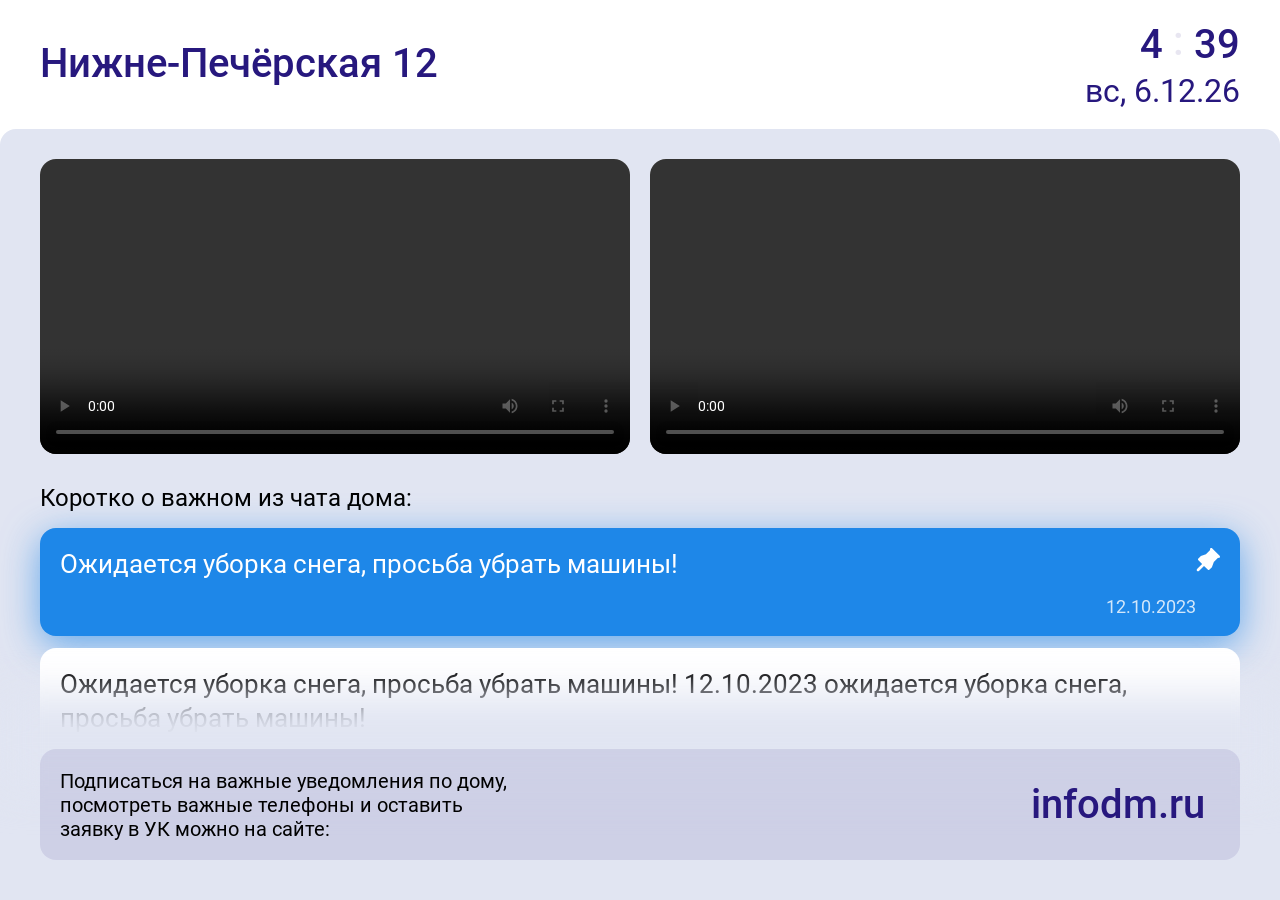
==== infodom/index.html @ 209c703f "first commit" ====
<!DOCTYPE html>
<html lang="ru">

    <head>
    <meta charset="UTF-8">
    <meta http-equiv="X-UA-Compatible" content="IE=edge">
    <meta name="viewport" content="width=device-width, initial-scale=1">
    <meta http-equiv="X-UA-Compatible" content="ie=edge">
    <link href="css/style.min.css" type="text/css" rel="stylesheet">
     <link href="css/custom.css" type="text/css" rel="stylesheet">
    <link rel="preload" href="fonts/Roboto-Regular.woff2" as="font" type="font/woff2" crossorigin> 
    <title>Info DM</title>
</head>
    <body>
        <div class="wrap">
            <!--header-->
            <header class="header">
                <div class="container">
                    <h1>Нижне-Печёрская 12</h1>
                    <div class="date">
                        <div class="date__top">
                            <span class="date__hours"></span>
                            <span class="date__dot">:</span>
                            <span class="date__min"></span>
                        </div>
                        <div class="date__bottom">
                            <span class="date__day"></span>, <span class="date__date"></span>.<span class="date__month"></span>.<span class="date__year"></span>
                        </div>
                    </div>
                </div>
            </header>
            <!--main-->
            <main class="main">
                <section class="page">
                    <div class="page__inner">
                        <div class="swiper video-swiper">
                            <div class="video-cols swiper-wrapper" data-link="https://rtsp.infodm.ru/stream.html?src=entry&src=main-door&src=big&src=small&mode=webrtc"></div>
                        </div>
                        <h5>Коротко о важном из чата дома:</h5>
                        <div class="item-blocks">
                            <div class="item-block pinned">
                                <p>Ожидается уборка снега, просьба убрать машины!</p>
                                <span class="time">12.10.2023</span>
                            </div>
                            <div class="item-block">
                                <p>Ожидается уборка снега, просьба убрать машины! 12.10.2023 ожидается уборка снега, просьба убрать машины!</p>
                                <span class="time">12.10.2023</span>
                            </div>
                            <div class="item-block">
                                <p>Ожидается уборка снега, просьба убрать машины! 12.10.2023 ожидается уборка снега, просьба убрать машины!</p>
                                <span class="time">12.10.2023</span>
                            </div>
                            <div class="item-block">
                                <p>Ожидается уборка снега, просьба убрать машины! 12.10.2023 ожидается уборка снега, просьба убрать машины!</p>
                                <span class="time">12.10.2023</span>
                            </div>
                        </div>
                    </div>
                    <div class="page__bottom">
                        <div class="container">
                            <div class="subscribe">
                                <p>Подписаться на важные уведомления по дому, посмотреть важные телефоны и оставить заявку в УК можно на сайте:</p>
                                <span>infodm.ru</span>
                            </div>
                        </div>
                    </div>
                </section>
            </main>
            <!--footer-->
            <footer></footer>
        </div>
        <script src="js/libs/jquery.min.js"></script>
        <script src="js/libs/swiper.min.js"></script>
        <script src="js/libs/video-rtc.js"></script>
        <script src="js/main.js"></script>
    </body>

</html>
---- infodom/css/style.min.css ----
@font-face{font-family:Roboto;font-weight:300;font-style:normal;src:local("Roboto Light"),local("Roboto-Light"),url(../fonts/Roboto-Light.woff2) format("woff2"),url(../fonts/Roboto-Light.woff) format("woff"),url(../fonts/Roboto-Light.ttf) format("truetype");font-display:swap}@font-face{font-family:Roboto;font-weight:400;font-style:normal;src:local("Roboto Regular"),local("Roboto-Regular"),url(../fonts/Roboto-Regular.woff2) format("woff2"),url(../fonts/Roboto-Regular.woff) format("woff"),url(../fonts/Roboto-Regular.ttf) format("truetype");font-display:swap}@font-face{font-family:Roboto;font-weight:500;font-style:normal;src:local("Roboto Medium"),local("Roboto-Medium"),url(../fonts/Roboto-Medium.woff2) format("woff2"),url(../fonts/Roboto-Medium.woff) format("woff"),url(../fonts/Roboto-Medium.ttf) format("truetype");font-display:swap}@font-face{font-family:Roboto;font-weight:700;font-style:normal;src:local("Roboto Bold"),local("Roboto-Bold"),url(../fonts/Roboto-Bold.woff2) format("woff2"),url(../fonts/Roboto-Bold.woff) format("woff"),url(../fonts/Roboto-Bold.ttf) format("truetype");font-display:swap}a,abbr,acronym,address,applet,article,aside,audio,b,big,blockquote,body,button,canvas,caption,center,cite,code,dd,del,details,dfn,div,dl,dt,em,embed,fieldset,figcaption,figure,footer,form,h1,h2,h3,h4,h5,h6,header,hgroup,html,i,iframe,img,input,ins,kbd,label,legend,li,mark,menu,nav,object,ol,output,p,pre,q,ruby,s,samp,section,small,span,strike,strong,sub,summary,sup,table,tbody,td,tfoot,th,thead,time,tr,tt,u,ul,var,video{margin:0;padding:0;border:0;font-size:100%;font:inherit;vertical-align:baseline}table{border-collapse:collapse}li,ol,ul{list-style:none}a,a:visited{text-decoration:none;-webkit-text-decoration-skip-ink:none;text-decoration-skip-ink:none}sup{top:-.5em}sub{bottom:-.25em}sub,sup{font-size:75%;line-height:0;position:relative;vertical-align:baseline}hr{width:100%;height:1px;background-color:#bebebe}blockquote{margin-bottom:8px}ol li:last-child,ul li:last-child{margin-bottom:0!important}b,strong{font-weight:600}em{font-style:italic}figure figcaption{margin-top:8px}figure img{margin:0}figure,iframe,img,svg,video{display:block;max-width:100%}svg{max-height:100%}a{-webkit-transition:all .3s ease;transition:all .3s ease}*,:after,:before{-webkit-box-sizing:border-box;box-sizing:border-box}*{padding:0;border:0;margin:0}a,button,input,textarea{background-color:transparent;-webkit-tap-highlight-color:transparent}input,textarea{width:100%}button:focus,input:focus,textarea:focus{outline:0}input[type=number]::-webkit-inner-spin-button,input[type=number]::-webkit-outer-spin-button{-webkit-appearance:none}input[type=number]{-moz-appearance:textfield}::-webkit-input-placeholder{font-family:Roboto,sans-serif;opacity:1}::-moz-placeholder{font-family:Roboto,sans-serif;opacity:1}:-ms-input-placeholder{font-family:Roboto,sans-serif;opacity:1}::-ms-input-placeholder{font-family:Roboto,sans-serif;opacity:1}::placeholder{font-family:Roboto,sans-serif;opacity:1}html{height:100%;background:#e1e5f2;font-size:5px}body{height:100%;min-width:320px;background:#fff;font-family:Roboto,sans-serif;font-size:2rem;font-weight:400;line-height:1.3;color:#000;-webkit-font-smoothing:antialiased;-moz-osx-font-smoothing:grayscale;-webkit-text-size-adjust:100%;-webkit-tap-highlight-color:transparent;overflow:hidden}.container{width:100%;margin:0 auto;padding:0 4rem}.wrap{height:100%;display:-webkit-box;display:-ms-flexbox;display:flex;-webkit-box-orient:vertical;-webkit-box-direction:normal;-ms-flex-direction:column;flex-direction:column}.main{-webkit-box-flex:1;-ms-flex:1 1 auto;flex:1 1 auto;background:#e1e5f2;overflow:hidden;border-radius:1.6rem 1.6rem 0 0;padding-bottom:4rem}.page{height:100%;display:-webkit-box;display:-ms-flexbox;display:flex;-webkit-box-orient:vertical;-webkit-box-direction:normal;-ms-flex-direction:column;flex-direction:column}.page__inner{-webkit-box-flex:1;-ms-flex:1 1 auto;flex:1 1 auto;padding:0 4rem;margin-top:3rem;overflow:auto;scrollbar-width:none}.page__inner::-webkit-scrollbar{display:none;width:0;height:0}.page__bottom{position:relative}.page__bottom:after{content:"";display:block;position:absolute;top:-5.5rem;left:0;width:100%;height:9.2rem;background:#e1e5f2;-webkit-filter:blur(2rem);filter:blur(2rem);-webkit-transition:all .3s linear;transition:all .3s linear}.page__inner.scrollend+.page__bottom:after{opacity:0}h1{font-size:4rem;font-weight:500;color:#27187e}h2{font-size:3.2rem;font-weight:500}h3{font-size:3rem;font-weight:500}h4{font-size:2.6rem}h5{font-size:2.4rem}h6{font-size:2rem}h1,h2,h3,h4,h5,h6,p{line-height:1.2;margin-bottom:1.6rem}h1:last-child,h2:last-child,h3:last-child,h4:last-child,h5:last-child,h6:last-child,p:last-child{margin-bottom:0}.media-cover{position:relative;overflow:hidden}.media-cover iframe,.media-cover img,.media-cover video{position:absolute;top:0;left:0;height:100%;width:100%;-o-object-fit:cover;object-fit:cover}.media-contain{position:relative;overflow:hidden}.media-contain iframe,.media-contain img,.media-contain video{position:absolute;top:0;left:0;right:0;bottom:0;max-height:100%;-o-object-fit:contain;object-fit:contain;margin:auto}.swiper{min-width:0;overflow:hidden;position:relative}.swiper-wrapper{height:100%;display:-webkit-box;display:-ms-flexbox;display:flex}.swiper-slide{display:block;-ms-flex-negative:0;flex-shrink:0;-webkit-box-flex:0;-ms-flex-positive:0;flex-grow:0;background:#fff}.swiper-slide-active{z-index:2}.swiper-pagination{display:-webkit-box;display:-ms-flexbox;display:flex;-webkit-box-align:center;-ms-flex-align:center;align-items:center;-webkit-box-pack:center;-ms-flex-pack:center;justify-content:center}.swiper-pagination-bullet{-webkit-box-flex:0;-ms-flex:0 0 1.4rem;flex:0 0 1.4rem;width:1.4rem;height:1.4rem;border:.1rem solid #27187e;border-radius:50%;-webkit-transition:all .3s linear;transition:all .3s linear;margin:0 .8rem}.swiper-pagination-bullet-active{background:#27187e}.date{color:#27187e;text-align:right;margin-left:1rem}.date__top{font-size:4rem;font-weight:500}.date__bottom{font-size:3.2rem}.date__dot{vertical-align:text-bottom;-webkit-animation:blink 1s infinite both;animation:blink 1s infinite both}@-webkit-keyframes blink{0%{opacity:.1}50%{opacity:1}100%{opacity:.1}}@keyframes blink{0%{opacity:.1}50%{opacity:1}100%{opacity:.1}}.header{padding:1.6rem 0}.header h1{margin-bottom:0}.header .container{height:100%;display:-webkit-box;display:-ms-flexbox;display:flex;-webkit-box-align:center;-ms-flex-align:center;align-items:center;-webkit-box-pack:justify;-ms-flex-pack:justify;justify-content:space-between}.item-blocks{margin-bottom:3.6rem}.time{display:block;font-size:1.8rem;line-height:1;color:#707579;text-align:right}.item-block{display:block;padding:2rem 4.4rem 2rem 2rem;background:#fff;border-radius:1.6rem;margin-bottom:1.2rem;position:relative;color:#000}.item-block p{font-size:2.6rem;line-height:1.3}.item-block.pinned{-webkit-animation:changeBgColor 10s linear infinite both;animation:changeBgColor 10s linear infinite both}.item-block.pinned a{color:#fff}.item-block.pinned:after{content:"";display:block;position:absolute;right:0;width:3.2rem;height:3.2rem;top:1.6rem;right:1.6rem;background:url(../img/icons/pin.svg) center/contain,no-repeat;-webkit-transition:all .3s linear;transition:all .3s linear}.item-block.pinned>*{color:#fff}.item-block.pinned .time{opacity:.8}.item-block a{color:inherit}.item-block__contacts{display:-webkit-box;display:-ms-flexbox;display:flex;-webkit-box-pack:justify;-ms-flex-pack:justify;justify-content:space-between;-ms-flex-wrap:wrap;flex-wrap:wrap;margin:1.2rem -.8rem -1.2rem}.item-block__contacts a{font-size:2rem;margin:0 .8rem 1.2rem}.item-block__footer{display:-webkit-box;display:-ms-flexbox;display:flex;-ms-flex-wrap:wrap;flex-wrap:wrap;-webkit-box-align:center;-ms-flex-align:center;align-items:center;-webkit-box-pack:justify;-ms-flex-pack:justify;justify-content:space-between;margin:1.6rem -.8rem -1.2rem}.item-block__date,.item-block__status{display:inline-block;font-size:2rem;line-height:1.2;padding:.4rem 1rem;border-radius:3.5rem;margin:0 .8rem 1.2rem}.item-block__status{color:#fff}.item-block__status.submited{background:#5465ff}.item-block__status.progress{background:#ea7317}.item-block__status.fulfilled{background:#25a18e}.item-block__date{color:#27187e;background:#fff;border:.1rem solid rgba(39,24,126,.6)}@-webkit-keyframes changeBgColor{0%{background:#1e87e8;-webkit-box-shadow:0 .9rem 3.7rem 0 rgba(30,135,232,.65);box-shadow:0 .9rem 3.7rem 0 rgba(30,135,232,.65)}50%{background:#27187e;-webkit-box-shadow:0 .9rem 3.7rem 0 rgba(39,24,126,.65);box-shadow:0 .9rem 3.7rem 0 rgba(39,24,126,.65)}100%{background:#1e87e8;-webkit-box-shadow:0 .9rem 3.7rem 0 rgba(30,135,232,.65);box-shadow:0 .9rem 3.7rem 0 rgba(30,135,232,.65)}}@keyframes changeBgColor{0%{background:#1e87e8;-webkit-box-shadow:0 .9rem 3.7rem 0 rgba(30,135,232,.65);box-shadow:0 .9rem 3.7rem 0 rgba(30,135,232,.65)}50%{background:#27187e;-webkit-box-shadow:0 .9rem 3.7rem 0 rgba(39,24,126,.65);box-shadow:0 .9rem 3.7rem 0 rgba(39,24,126,.65)}100%{background:#1e87e8;-webkit-box-shadow:0 .9rem 3.7rem 0 rgba(30,135,232,.65);box-shadow:0 .9rem 3.7rem 0 rgba(30,135,232,.65)}}.subscribe{padding:2rem 3.5rem 1.9rem 2rem;border-radius:1.6rem;background:rgba(39,24,126,.1);display:-webkit-box;display:-ms-flexbox;display:flex;-webkit-box-align:center;-ms-flex-align:center;align-items:center;-webkit-box-pack:justify;-ms-flex-pack:justify;justify-content:space-between;position:relative;z-index:2;margin-bottom:3rem}.subscribe p{font-size:2rem;max-width:36.7rem;margin:0 1rem 0 0}.subscribe span{font-size:4rem;font-weight:500;color:#27187e}.video-cols{display:grid;grid-template-columns:repeat(3,1fr);gap:1.6rem;margin-bottom:3rem}.video-cols__col{position:relative;border-radius:1.6rem;overflow:hidden}.video-cols__col:after,.video-cols__col:before{-webkit-transition:all .3s linear;transition:all .3s linear;opacity:0}.video-cols__col:before{content:"";position:absolute;top:0;left:0;width:100%;height:100%;background:#000;z-index:2}.video-cols__col:after{content:"Loading.";font-size:3rem;color:transparent;background:-webkit-gradient(linear,left top,right top,from(#1e87e8),to(#27187e));background:linear-gradient(to right,#1e87e8,#27187e);-webkit-background-clip:text;background-clip:text;position:absolute;top:50%;left:50%;-webkit-transform:translate(-50%,-50%);-ms-transform:translate(-50%,-50%);transform:translate(-50%,-50%);z-index:3}.video-cols__col video{width:100%}.video-cols__col.onconnect:after,.video-cols__col.onconnect:before{opacity:1;-webkit-transition:all 0s linear;transition:all 0s linear}.video-swiper .video-cols{display:-webkit-box;display:-ms-flexbox;display:flex;gap:0}.poster{width:100%;-o-object-fit:cover;object-fit:cover;border-radius:1.6rem}.mainswiper__item{min-height:25rem;-webkit-box-flex:0;-ms-flex:0 0 100%;flex:0 0 100%;padding:2.4rem 2.4rem 3.8rem;border-radius:1.6rem;background:#fff;display:grid;-webkit-box-align:center;-ms-flex-align:center;align-items:center;grid-template-columns:30% 1fr;gap:3.4rem}.mainswiper__left span{display:inline-block;font-size:3rem;font-weight:500;line-height:1.2;margin-bottom:1.6rem}.mainswiper__left img{width:16rem}.mainswiper__cols{display:grid;grid-template-columns:auto auto;gap:0 2rem}.mainswiper__col{margin-bottom:3.6rem}.mainswiper__col span{display:block;font-size:2.4rem;font-weight:500}.mainswiper__col span:first-child{font-size:2rem;font-weight:400;color:rgba(0,0,0,.6)}.mainswiper .swiper-pagination{position:absolute;bottom:2.4rem;left:0;width:100%;z-index:2}.mode{display:none}@media (min-width:480px){html{font-size:7px}}@media (min-width:991.98px){html{font-size:10px}}@media (min-width:1079.98px) and (min-height:1900px){html{font-size:15px}}@media (min-width:1439.98px) and (min-height:2500px){html{font-size:20px}}@media (min-width:2000.98px) and (min-height:3000px){html{font-size:28px}}@media (max-width:768px){.video-cols{grid-template-columns:1fr 1fr}}
---- infodom/css/custom.css ----
.subscribe {
    margin-bottom: 0;
}
.subscribe p {
    max-width: 45rem;
}
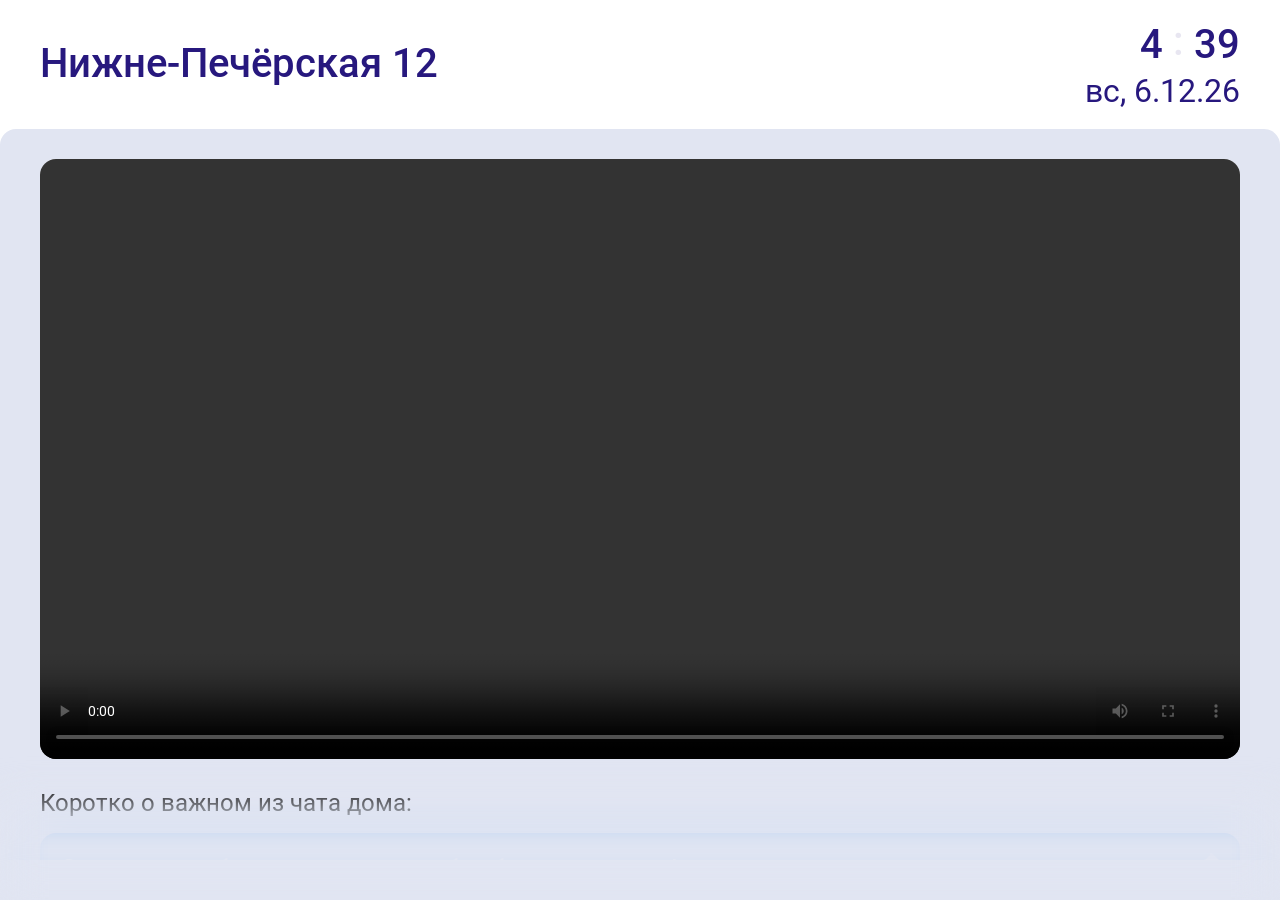
==== commit 320c0598: "slidecount" ====
--- a/infodom/index.html
+++ b/infodom/index.html
@@ -33,7 +33,7 @@
             <main class="main">
                 <section class="page">
                     <div class="page__inner">
-                        <div class="swiper video-swiper">
+                        <div class="swiper video-swiper" data-slide-count="1">
                             <div class="video-cols swiper-wrapper" data-link="https://rtsp.infodm.ru/stream.html?src=entry&src=main-door&src=big&src=small&mode=webrtc"></div>
                         </div>
                         <h5>Коротко о важном из чата дома:</h5>
@@ -58,10 +58,6 @@
                     </div>
                     <div class="page__bottom">
                         <div class="container">
-                            <div class="subscribe">
-                                <p>Подписаться на важные уведомления по дому, посмотреть важные телефоны и оставить заявку в УК можно на сайте:</p>
-                                <span>infodm.ru</span>
-                            </div>
                         </div>
                     </div>
                 </section>
